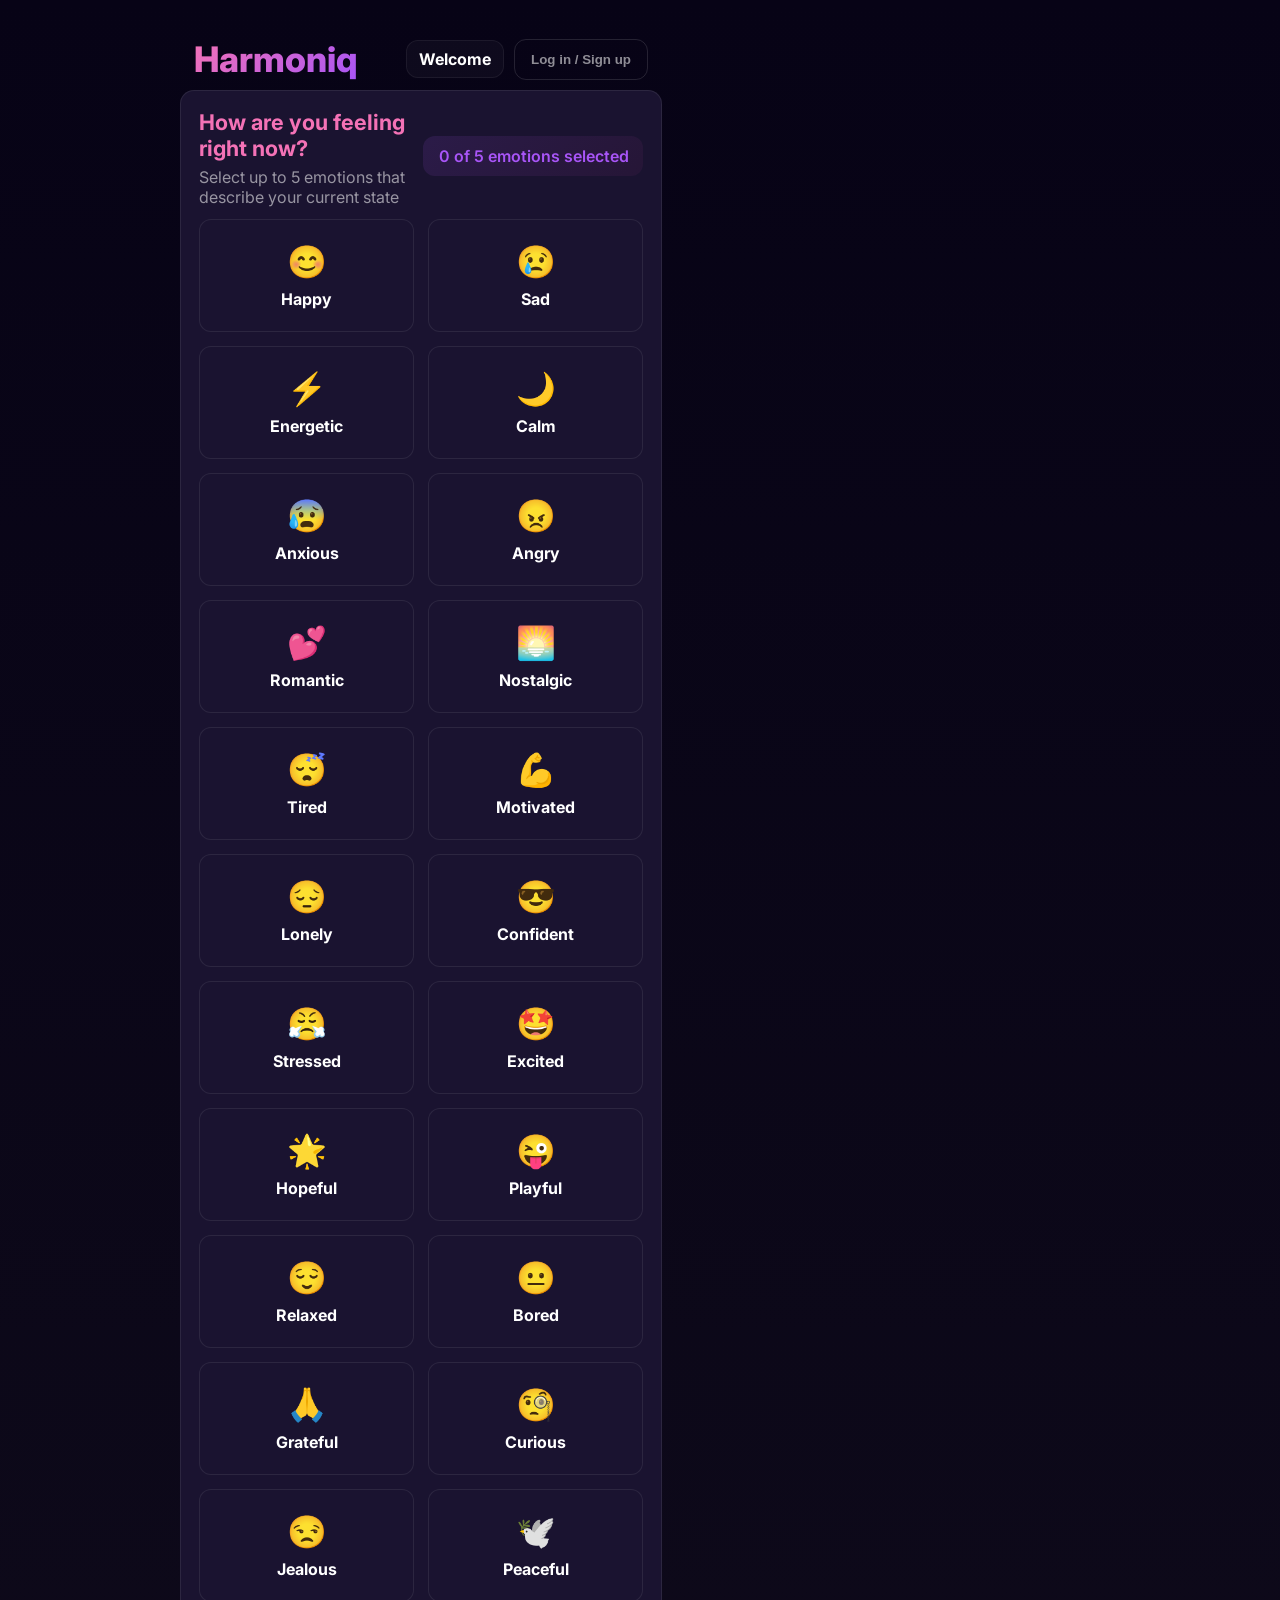
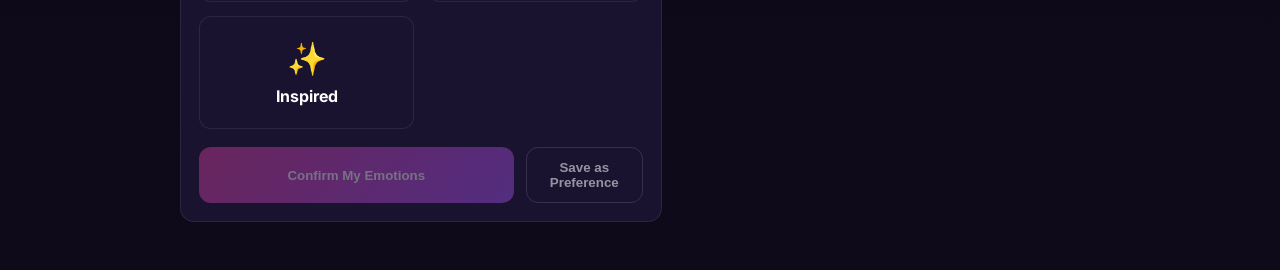
==== Code.html @ 72939052 "Rename Code to Code.html" ====
<!DOCTYPE html>
<html lang="en">
<head>
<meta charset="UTF-8" />
<meta name="viewport" content="width=device-width, initial-scale=1.0"/>
<title>Harmoniq — Onboarding</title>
<style>
  @import url('https://fonts.googleapis.com/css2?family=Inter:wght@400;500;600;700;800&display=swap');
  *, *::before, *::after { box-sizing: border-box; margin: 0; padding: 0; }

  :root {
    --bg-deep: #0e0a1a;
    --bg-card: #1a1330;
    --bg-card-hover: #221a3d;
    --border-default: rgba(255,255,255,0.08);
    --border-selected: #e040a0;
    --pink: #e040a0;
    --pink-light: #f472b6;
    --purple: #a855f7;
    --text-primary: #ffffff;
    --text-secondary: rgba(255,255,255,0.55);
    --glow-pink: 0 0 18px rgba(224,64,160,0.55), 0 0 40px rgba(224,64,160,0.2);
    --glow-card: 0 0 0 2px #e040a0, 0 0 16px rgba(224,64,160,0.35);
  }

  body {
    font-family: 'Inter', sans-serif;
    background: linear-gradient(180deg,#070316 0%,var(--bg-deep) 100%);
    color: var(--text-primary);
    min-height: 100vh;
    display: flex;
    justify-content: center;
    align-items: flex-start;
    padding: 28px 24px 48px;
  }

  /* Make app wider to use more viewport */
  .app {
    width: 100%;
    max-width: 920px; /* widened */
    display: grid;
    grid-template-columns: 1fr; /* could later be two-column */
    gap: 18px;
  }

  /* Header area with account actions */
  .topbar {
    display:flex;
    align-items:center;
    justify-content:space-between;
    gap:12px;
    padding: 10px 14px;
  }
  .logo { font-size: 2.2rem; font-weight:800; background: linear-gradient(135deg,#f472b6,#a855f7); -webkit-background-clip: text; background-clip: text; -webkit-text-fill-color: transparent; color: transparent; }
  .account-actions { display:flex; gap:10px; align-items:center; }
  .pill { background: rgba(255,255,255,0.03); border:1px solid rgba(255,255,255,0.06); padding:8px 12px; border-radius:12px; font-weight:700; }

  /* Cards and screens */
  .card { background: var(--bg-card); border:1px solid var(--border-default); border-radius:14px; padding:18px; }

  /* Step indicator */
  .step-indicator { display:flex; gap:8px; margin:12px 0 6px; }
  .step-dot { width:8px; height:8px; border-radius:50%; background: rgba(255,255,255,0.12); }
  .step-dot.active { background:var(--pink); width:24px; border-radius:6px; box-shadow:0 0 10px rgba(224,64,160,0.7); }

  /* Headings */
  .section-heading { font-size:1.35rem; font-weight:700; color:var(--pink-light); margin-bottom:6px; }
  .section-sub { color:var(--text-secondary); margin-bottom:12px; }

  /* Selection counter */
  .selection-counter { background: linear-gradient(135deg, rgba(168,85,247,0.12), rgba(224,64,160,0.06)); border-radius:12px; padding:10px 14px; font-weight:600; color:var(--purple); margin-bottom:16px; }

  /* Responsive emotion grid - fill space */
  .emotion-grid { display:grid; grid-template-columns: repeat(auto-fill,minmax(140px,1fr)); gap:14px; }
  .emotion-card { border-radius:12px; padding:16px; text-align:center; cursor:pointer; background:var(--bg-card); border:1.25px solid var(--border-default); transition:all .18s; }
  .emotion-card:hover { transform:translateY(-6px); border-color:rgba(224,64,160,0.28); background:var(--bg-card-hover); }
  .emotion-card.selected { border-color:var(--border-selected); box-shadow:var(--glow-card); background: rgba(224,64,160,0.06); }
  .emotion-emoji { font-size:2rem; display:block; margin-bottom:8px; }
  .emotion-label { font-weight:700; color:var(--text-primary); }

  /* Larger CTA */
  .btn-primary { width:100%; padding:14px 18px; background:linear-gradient(135deg,#e040a0,#a855f7); border:none; border-radius:12px; color:#fff; font-weight:800; cursor:pointer; }
  .btn-secondary { width:100%; padding:12px 16px; background:transparent; border:1.5px solid rgba(255,255,255,0.12); border-radius:12px; color:var(--text-secondary); font-weight:700; cursor:pointer; }

  /* Onboarding screens */
  .screen { display:none; }
  .screen.active { display:block; }

  /* Forms */
  .form-row { margin-bottom:12px; }
  label { display:block; font-size:0.82rem; color:var(--text-secondary); margin-bottom:6px; font-weight:700; }
  input[type=text], input[type=email], input[type=password], select, textarea { width:100%; padding:10px 12px; border-radius:10px; border:1px solid rgba(255,255,255,0.06); background:transparent; color:var(--text-primary); }
  .helper { font-size:0.8rem; color:var(--text-secondary); margin-top:6px; }

  /* Profile header */
  .profile-bar { display:flex; align-items:center; gap:12px; justify-content:space-between; }

  /* Playlist section */
  .song-card { border-radius:12px; padding:14px; border:1px solid rgba(255,255,255,0.06); margin-bottom:10px; background:linear-gradient(180deg, rgba(255,255,255,0.01), transparent); }

  /* Compact / spacious preferences */
  body.compact .emotion-card { padding:10px; }
  body.spacious .emotion-card { padding:22px; }

  @media (min-width:900px){
    .app { grid-template-columns: 1fr 420px; }
    .aside { display:block; }
  }
  .aside { display:none; }

  .error { color:#ff6b6b; font-weight:700; font-size:0.86rem; }

</style>
</head>
<body>
<div class="app">

  <!-- MAIN COLUMN -->
  <div>
    <div class="topbar">
      <div class="logo">Harmoniq</div>
      <div class="account-actions" id="accountActions">
        <div class="pill" id="welcomePill">Welcome</div>
        <button class="btn-secondary" id="openLoginBtn">Log in / Sign up</button>
      </div>
    </div>

    <!-- SCREEN 0: Login / Signup -->
    <div class="card screen" id="screen0">
      <div class="section-heading">Sign up or log in</div>
      <div class="section-sub">Create an account so your preferences stick with you</div>

      <div style="display:flex;gap:10px;margin-bottom:12px;">
        <button class="btn-primary" id="showSignup">Create an account</button>
        <button class="btn-secondary" id="showLogin">I already have an account</button>
      </div>

      <div id="authArea">
        <!-- Signup form -->
        <div id="signupForm">
          <div class="form-row">
            <label for="signupEmail">Email</label>
            <input id="signupEmail" type="email" placeholder="you@example.com" />
            <div class="helper">We accept addresses like blank@something.com (gmail, yahoo, school domains).</div>
            <div class="error" id="emailError" style="display:none;"></div>
          </div>
          <div class="form-row">
            <label for="signupPass">Password</label>
            <input id="signupPass" type="password" placeholder="Create a password" />
          </div>
          <div class="form-row">
            <label for="displayName">Display name</label>
            <input id="displayName" type="text" placeholder="Your name shown in the app" />
          </div>
          <div class="form-row">
            <label for="username">Username</label>
            <input id="username" type="text" placeholder="unique username" />
          </div>
          <div style="display:flex;gap:8px;">
            <button class="btn-primary" id="createAccountBtn">Create account</button>
            <button class="btn-secondary" id="cancelSignup">Cancel</button>
          </div>
        </div>

        <!-- Login form -->
        <div id="loginForm" style="display:none;">
          <div class="form-row">
            <label for="loginEmail">Email</label>
            <input id="loginEmail" type="email" placeholder="you@example.com" />
          </div>
          <div class="form-row">
            <label for="loginPass">Password</label>
            <input id="loginPass" type="password" placeholder="Password" />
          </div>
          <div style="display:flex;gap:8px;">
            <button class="btn-primary" id="loginBtn">Log in</button>
            <button class="btn-secondary" id="cancelLogin">Cancel</button>
          </div>
        </div>
      </div>
    </div>

    <!-- SCREEN 1: Emotion Selection -->
    <div class="card screen active" id="screen1">
      <div class="profile-bar">
        <div>
          <div class="section-heading">How are you feeling right now?</div>
          <div class="section-sub">Select up to 5 emotions that describe your current state</div>
        </div>
        <div style="min-width:220px;text-align:right;">
          <div class="selection-counter" id="counter"><span id="countNum">0</span> of 5 emotions selected</div>
        </div>
      </div>

      <div class="emotion-grid" id="emotionGrid">
        <!-- A larger set of emotions to fill space -->
        <div class="emotion-card" data-emotion="Happy"><span class="emotion-emoji">😊</span><div class="emotion-label">Happy</div></div>
        <div class="emotion-card" data-emotion="Sad"><span class="emotion-emoji">😢</span><div class="emotion-label">Sad</div></div>
        <div class="emotion-card" data-emotion="Energetic"><span class="emotion-emoji">⚡</span><div class="emotion-label">Energetic</div></div>
        <div class="emotion-card" data-emotion="Calm"><span class="emotion-emoji">🌙</span><div class="emotion-label">Calm</div></div>
        <div class="emotion-card" data-emotion="Anxious"><span class="emotion-emoji">😰</span><div class="emotion-label">Anxious</div></div>
        <div class="emotion-card" data-emotion="Angry"><span class="emotion-emoji">😠</span><div class="emotion-label">Angry</div></div>
        <div class="emotion-card" data-emotion="Romantic"><span class="emotion-emoji">💕</span><div class="emotion-label">Romantic</div></div>
        <div class="emotion-card" data-emotion="Nostalgic"><span class="emotion-emoji">🌅</span><div class="emotion-label">Nostalgic</div></div>
        <div class="emotion-card" data-emotion="Tired"><span class="emotion-emoji">😴</span><div class="emotion-label">Tired</div></div>
        <div class="emotion-card" data-emotion="Motivated"><span class="emotion-emoji">💪</span><div class="emotion-label">Motivated</div></div>
        <div class="emotion-card" data-emotion="Lonely"><span class="emotion-emoji">😔</span><div class="emotion-label">Lonely</div></div>
        <div class="emotion-card" data-emotion="Confident"><span class="emotion-emoji">😎</span><div class="emotion-label">Confident</div></div>
        <div class="emotion-card" data-emotion="Stressed"><span class="emotion-emoji">😤</span><div class="emotion-label">Stressed</div></div>
        <div class="emotion-card" data-emotion="Excited"><span class="emotion-emoji">🤩</span><div class="emotion-label">Excited</div></div>
        <div class="emotion-card" data-emotion="Hopeful"><span class="emotion-emoji">🌟</span><div class="emotion-label">Hopeful</div></div>
        <div class="emotion-card" data-emotion="Playful"><span class="emotion-emoji">😜</span><div class="emotion-label">Playful</div></div>
        <div class="emotion-card" data-emotion="Relaxed"><span class="emotion-emoji">😌</span><div class="emotion-label">Relaxed</div></div>
        <div class="emotion-card" data-emotion="Bored"><span class="emotion-emoji">😐</span><div class="emotion-label">Bored</div></div>
        <div class="emotion-card" data-emotion="Grateful"><span class="emotion-emoji">🙏</span><div class="emotion-label">Grateful</div></div>
        <div class="emotion-card" data-emotion="Curious"><span class="emotion-emoji">🧐</span><div class="emotion-label">Curious</div></div>
        <div class="emotion-card" data-emotion="Jealous"><span class="emotion-emoji">😒</span><div class="emotion-label">Jealous</div></div>
        <div class="emotion-card" data-emotion="Peaceful"><span class="emotion-emoji">🕊️</span><div class="emotion-label">Peaceful</div></div>
        <div class="emotion-card" data-emotion="Inspired"><span class="emotion-emoji">✨</span><div class="emotion-label">Inspired</div></div>
      </div>

      <div style="margin-top:18px;display:flex;gap:12px;">
        <button class="btn-primary" id="confirmBtn" onclick="goToScreen2()" style="opacity:0.4;pointer-events:none;">Confirm My Emotions</button>
        <button class="btn-secondary" id="savePrefsBtn" style="width:auto;">Save as Preference</button>
      </div>
    </div>

    <!-- SCREEN 2: Destination Emotion -->
    <div class="card screen" id="screen2">
      <div class="section-heading">Where do you want to be?</div>
      <div class="section-sub">Choose your destination emotion</div>

      <div class="emotion-grid" id="destinationGrid">
        <div class="emotion-card" data-dest="Happy" onclick="selectDestination(this,'Happy','😊')"><span class="emotion-emoji">😊</span><div class="emotion-label">Happy</div></div>
        <div class="emotion-card" data-dest="Peaceful" onclick="selectDestination(this,'Peaceful','🕊️')"><span class="emotion-emoji">🕊️</span><div class="emotion-label">Peaceful</div></div>
        <div class="emotion-card" data-dest="Energized" onclick="selectDestination(this,'Energized','⚡')"><span class="emotion-emoji">⚡</span><div class="emotion-label">Energized</div></div>
        <div class="emotion-card" data-dest="Confident" onclick="selectDestination(this,'Confident','😎')"><span class="emotion-emoji">😎</span><div class="emotion-label">Confident</div></div>
        <div class="emotion-card" data-dest="Focused" onclick="selectDestination(this,'Focused','🎯')"><span class="emotion-emoji">🎯</span><div class="emotion-label">Focused</div></div>
        <div class="emotion-card" data-dest="Uplifted" onclick="selectDestination(this,'Uplifted','✨')"><span class="emotion-emoji">✨</span><div class="emotion-label">Uplifted</div></div>
      </div>

      <div style="margin-top:14px;display:flex;gap:10px;">
        <div class="toggle-row"><div class="toggle" id="shuffleToggle"></div><span class="toggle-label">🔀 Shuffle Playlist</span></div>
      </div>

      <div style="margin-top:14px;display:flex;gap:10px;">
        <button class="btn-primary" id="createBtn" onclick="goToScreen3()" style="opacity:0.4;pointer-events:none;">Create My Journey Playlist</button>
        <button class="btn-secondary" onclick="goToScreen1()">← Back</button>
      </div>
    </div>

    <!-- SCREEN 3: Playlist Result -->
    <div class="card screen" id="screen3">
      <div class="section-heading" id="journeyTitle"></div>
      <div class="tag-pill" id="journeyPill" style="margin-bottom:12px;"></div>
      <div id="playlistCards"></div>
      <div style="margin-top:12px;display:flex;gap:10px;">
        <button class="btn-primary" onclick="openSpotify()">🎵 Open Full Playlist on Spotify</button>
        <button class="btn-secondary" onclick="goToScreen1()">🔄 Start New Journey</button>
      </div>
    </div>

    <!-- SCREEN 4: Personal Info (after signup) -->
    <div class="card screen" id="screenProfile">
      <div class="section-heading">Tell us about you</div>
      <div class="section-sub">This helps personalize your experience</div>
      <div class="form-row">
        <label for="profileName">Full name</label>
        <input id="profileName" type="text" />
      </div>
      <div class="form-row">
        <label for="profileUsername">Public username</label>
        <input id="profileUsername" type="text" />
      </div>
      <div class="form-row">
        <label for="layoutPref">Layout preference</label>
        <select id="layoutPref">
          <option value="spacious">Spacious (bigger cards)</option>
          <option value="compact">Compact (more on screen)</option>
        </select>
      </div>
      <div style="display:flex;gap:10px;">
        <button class="btn-primary" id="saveProfileBtn">Save profile</button>
        <button class="btn-secondary" id="skipProfile">Skip</button>
      </div>
    </div>

  </div>

  <!-- ASIDE column for description / user preview -->
  <div class="aside">
    <div class="card">
      <div style="font-weight:800;color:var(--pink-light);margin-bottom:8px;">Your current session</div>
      <div id="sessionPreview" style="color:var(--text-secondary);">Not signed in</div>
    </div>
  </div>

</div>

<script>
  // --- small client-side account & preference system (localStorage) ---
  const selectedEmotions = new Set();
  const LS_KEY = 'harmoniq_user';

  function readUser(){ try { return JSON.parse(localStorage.getItem(LS_KEY)) || null; } catch(e){ return null; } }
  function writeUser(u){ localStorage.setItem(LS_KEY, JSON.stringify(u)); updateAccountUI(); }

  function updateAccountUI(){
    const user = readUser();
    const welcome = document.getElementById('welcomePill');
    const actions = document.getElementById('accountActions');
    if(user){
      welcome.textContent = user.displayName || user.email || 'You';
      // show logout
      if(!document.getElementById('logoutBtn')){
        const btn = document.createElement('button'); btn.className='btn-secondary'; btn.id='logoutBtn'; btn.textContent='Logout'; btn.onclick=logout;
        actions.appendChild(btn);
      }
      // apply saved layout preference
      const pref = user.preferences && user.preferences.layout;
      applyLayout(pref || 'spacious');
      // show preview
      const preview = document.getElementById('sessionPreview');
      preview.textContent = `Signed in as ${user.displayName || user.email}`;
    } else {
      welcome.textContent = 'Welcome';
      const lb = document.getElementById('logoutBtn'); if(lb) lb.remove();
      applyLayout('spacious');
      const preview = document.getElementById('sessionPreview'); preview.textContent = 'Not signed in';
    }
  }

  function applyLayout(mode){ document.body.classList.remove('compact','spacious'); document.body.classList.add(mode||'spacious'); }

  function logout(){ localStorage.removeItem(LS_KEY); updateAccountUI(); }

  // basic email validation (requires @ and a dot after it)
  function isValidEmail(e){ const rx = /^\S+@\S+\.\S+$/; return rx.test(e); }

  // Show/hide auth screens
  document.getElementById('openLoginBtn').addEventListener('click', ()=>{ showScreen('screen0'); });
  document.getElementById('showSignup').addEventListener('click', ()=>{ document.getElementById('signupForm').style.display='block'; document.getElementById('loginForm').style.display='none'; });
  document.getElementById('showLogin').addEventListener('click', ()=>{ document.getElementById('signupForm').style.display='none'; document.getElementById('loginForm').style.display='block'; });
  document.getElementById('cancelSignup').addEventListener('click', ()=> showScreen('screen1'));
  document.getElementById('cancelLogin').addEventListener('click', ()=> showScreen('screen1'));

  document.getElementById('createAccountBtn').addEventListener('click', ()=>{
    const email = document.getElementById('signupEmail').value.trim();
    const pass = document.getElementById('signupPass').value;
    const displayName = document.getElementById('displayName').value.trim() || null;
    const username = document.getElementById('username').value.trim() || null;
    const emailError = document.getElementById('emailError');
    if(!isValidEmail(email)){ emailError.style.display='block'; emailError.textContent='Please enter a valid email (must contain @ and a dot).'; return; }
    emailError.style.display='none';
    // Save user (insecure demo only) to localStorage
    const user = { email, displayName, username, preferences: { layout: 'spacious' } };
    writeUser(user);
    // Go to profile step
    document.getElementById('profileName').value = displayName || '';
    document.getElementById('profileUsername').value = username || '';
    showScreen('screenProfile');
  });

  document.getElementById('loginBtn').addEventListener('click', ()=>{
    const email = document.getElementById('loginEmail').value.trim();
    if(!isValidEmail(email)){ alert('Enter valid email'); return; }
    // naive login: if email matches saved user, log in
    const user = readUser();
    if(user && user.email === email){ updateAccountUI(); showScreen('screen1'); } else { alert('No account found for that email — create an account first.'); }
  });

  // Profile save
  document.getElementById('saveProfileBtn').addEventListener('click', ()=>{
    const user = readUser() || {};
    user.displayName = document.getElementById('profileName').value.trim() || user.displayName;
    user.username = document.getElementById('profileUsername').value.trim() || user.username;
    user.preferences = user.preferences || {};
    user.preferences.layout = document.getElementById('layoutPref').value || 'spacious';
    writeUser(user);
    showScreen('screen1');
  });
  document.getElementById('skipProfile').addEventListener('click', ()=> showScreen('screen1'));

  // Save current selected emotions as preference for signed-in user
  document.getElementById('savePrefsBtn').addEventListener('click', ()=>{
    const user = readUser(); if(!user){ alert('Sign in first to save preferences.'); return; }
    user.preferences = user.preferences || {};
    user.preferences.lastSelected = [...selectedEmotions];
    writeUser(user); alert('Preferences saved');
  });

  // Emotion selection logic
  document.getElementById('emotionGrid').addEventListener('click', e=>{
    const card = e.target.closest('.emotion-card'); if(!card) return;
    const emotion = card.dataset.emotion;
    if(card.classList.contains('selected')){ card.classList.remove('selected'); selectedEmotions.delete(emotion); }
    else { if(selectedEmotions.size >= 5) { return; } card.classList.add('selected'); selectedEmotions.add(emotion); }
    updateCounter();
  });

  function updateCounter(){ const n = selectedEmotions.size; document.getElementById('countNum').textContent = n; const btn = document.getElementById('confirmBtn'); if(n>=1){ btn.style.opacity='1'; btn.style.pointerEvents='auto'; } else { btn.style.opacity='0.4'; btn.style.pointerEvents='none'; } }

  function showScreen(id){ document.querySelectorAll('.screen').forEach(s=>s.classList.remove('active')); document.getElementById(id).classList.add('active'); window.scrollTo(0,0); }

  // Destination selection
  let destEmotion = null;
  function selectDestination(card, emotion, emoji){ document.querySelectorAll('#destinationGrid .emotion-card').forEach(c=>c.classList.remove('selected')); card.classList.add('selected'); destEmotion = { name: emotion, emoji }; document.getElementById('createBtn').style.opacity='1'; document.getElementById('createBtn').style.pointerEvents='auto'; }

  // songs map (kept and extended slightly)
  const songMap = {
    Happy: [{ title: 'Good as Hell', artist:'Lizzo', vibe:'Pure joy fuel' }, { title:'Happy', artist:'Pharrell Williams', vibe:'Unstoppable positivity' }],
    Sad: [{ title:'Someone Like You', artist:'Adele', vibe:'Soul/pop heartbreak' }, { title:'The Night We Met', artist:'Lord Huron', vibe:'Aching nostalgia' }],
    Anxious: [{ title:'Breathe (2 AM)', artist:'Anna Nalick', vibe:'Acknowledging the anxiety' }, { title:'Weightless', artist:'Marconi Union', vibe:'Scientifically proven to relax' }],
    Calm: [{ title:'Holocene', artist:'Bon Iver', vibe:'Vast, peaceful stillness' }, { title:'Bloom', artist:'The Paper Kites', vibe:'Soft and tender' }],
    Energetic: [{ title:'Levitating', artist:'Dua Lipa', vibe:'Pure kinetic energy' }, { title:"Can't Stop the Feeling", artist:'Justin Timberlake', vibe:'Irresistible groove' }],
    Angry: [{ title:'Break Stuff', artist:'Limp Bizkit', vibe:'Cathartic release' }, { title:'Gives You Hell', artist:'The All-American Rejects', vibe:'Spiteful satisfaction' }],
    Romantic: [{ title:'Perfect', artist:'Ed Sheeran', vibe:'Timeless devotion' }, { title:'At Last', artist:'Etta James', vibe:'Classic romance' }],
    Nostalgic: [{ title:'1979', artist:'Smashing Pumpkins', vibe:'Bittersweet childhood echo' }, { title:'Vienna', artist:'Billy Joel', vibe:'Timeless wisdom' }],
    Tired: [{ title:'Saturn', artist:'Stevie Wonder', vibe:'Gentle, restorative warmth' }, { title:'Sleep', artist:'Eric Whitacre', vibe:'Drifting into rest' }],
    Motivated: [{ title:'Eye of the Tiger', artist:'Survivor', vibe:'Legendary drive' }, { title:'Lose Yourself', artist:'Eminem', vibe:'One shot intensity' }],
    Lonely: [{ title:'Eleanor Rigby', artist:'The Beatles', vibe:'You are not alone in feeling alone' }, { title:'Skinny Love', artist:'Bon Iver', vibe:'Raw, honest solitude' }],
    Confident: [{ title:'Run the World (Girls)', artist:'Beyoncé', vibe:'Commanding presence' }, { title:'Stronger', artist:'Kanye West', vibe:'Unshakeable self-belief' }],
    Stressed: [{ title:'Sound of Silence', artist:'Simon & Garfunkel', vibe:'Retreat into calm' }, { title:'Fix You', artist:'Coldplay', vibe:'Gentle reassurance' }],
    Excited: [{ title:'Good Vibrations', artist:'The Beach Boys', vibe:'Pure sunshine energy' }, { title:'Dancing Queen', artist:'ABBA', vibe:'Euphoric freedom' }],
    Hopeful: [{ title:'Here Comes the Sun', artist:'The Beatles', vibe:'Dawn after darkness' }, { title:'Beautiful Day', artist:'U2', vibe:'Optimism in motion' }],
    Inspired: [{ title:'Dog Days Are Over', artist:'Florence + The Machine', vibe:'Burst of inspiration' }]
  };

  function goToScreen2(){ const arr = [...selectedEmotions]; if(arr.length===0) return; const emojiMap = { Happy:'😊',Sad:'😢',Energetic:'⚡',Calm:'🌙',Anxious:'😰',Angry:'😠',Romantic:'💕',Nostalgic:'🌅',Tired:'😴',Motivated:'💪',Lonely:'😔',Confident:'😎',Stressed:'😤',Excited:'🤩',Hopeful:'🌟',Inspired:'✨' };
    const html = arr.map((e,i)=>{ const sep = i < arr.length-1 ? '<span class="plus"> + </span>' : ''; return `<strong>${emojiMap[e] || ''} ${e}</strong>${sep}`; }).join('');
    document.getElementById('journeyPill').innerHTML = '';
    document.getElementById('currentFeelingDisplay')?.remove?.(); // safe
    showScreen('screen2'); }

  function goToScreen3(){ if(!destEmotion) return; const arr = [...selectedEmotions]; const titleEl = document.getElementById('journeyTitle'); titleEl.innerHTML = `Your Journey: ${arr.map(e => `<span style="color:var(--pink-light)">${e}</span>`).join(' <span style="color:var(--text-secondary)">+</span> ')} <span class="arrow">→</span> <span style="color:var(--purple)">${destEmotion.name}</span>`;
    document.getElementById('journeyPill').innerHTML = `🎯 ${arr.join(' + ')} → ${destEmotion.name}`;
    // generate songs
    const allSongs = [];
    arr.forEach(e=>{ if(songMap[e]) allSongs.push(...songMap[e]); });
    if(songMap[destEmotion.name]) allSongs.push(...songMap[destEmotion.name]);
    const seen = new Set(); const unique = allSongs.filter(s=>{ const k = s.title + '|' + s.artist; if(seen.has(k)) return false; seen.add(k); return true; });
    const shuffled = unique.sort(()=>Math.random()-0.5).slice(0,6);
    const container = document.getElementById('playlistCards'); container.innerHTML = shuffled.map(s=>`<div class="song-card"><div style="font-weight:800;color:var(--pink);">▶ ${s.title}</div><div style="color:var(--text-secondary);">${s.artist}</div><div style="color:var(--purple);font-style:italic">${s.vibe}</div></div>`).join('');
    showScreen('screen3'); }

  function openSpotify(){ window.open('https://open.spotify.com','_blank'); }

  // initialize UI
  updateAccountUI();

  // small helper: if user had previously saved lastSelected preferences, restore them
  (function restoreLastSelected(){ const user = readUser(); if(user && user.preferences && Array.isArray(user.preferences.lastSelected)){ const arr = user.preferences.lastSelected; arr.forEach(e=>{ const el = document.querySelector(`[data-emotion="${CSS.escape(e)}"]`); if(el){ el.classList.add('selected'); selectedEmotions.add(e); } }); updateCounter(); } })();

</script>
</body>
</html>
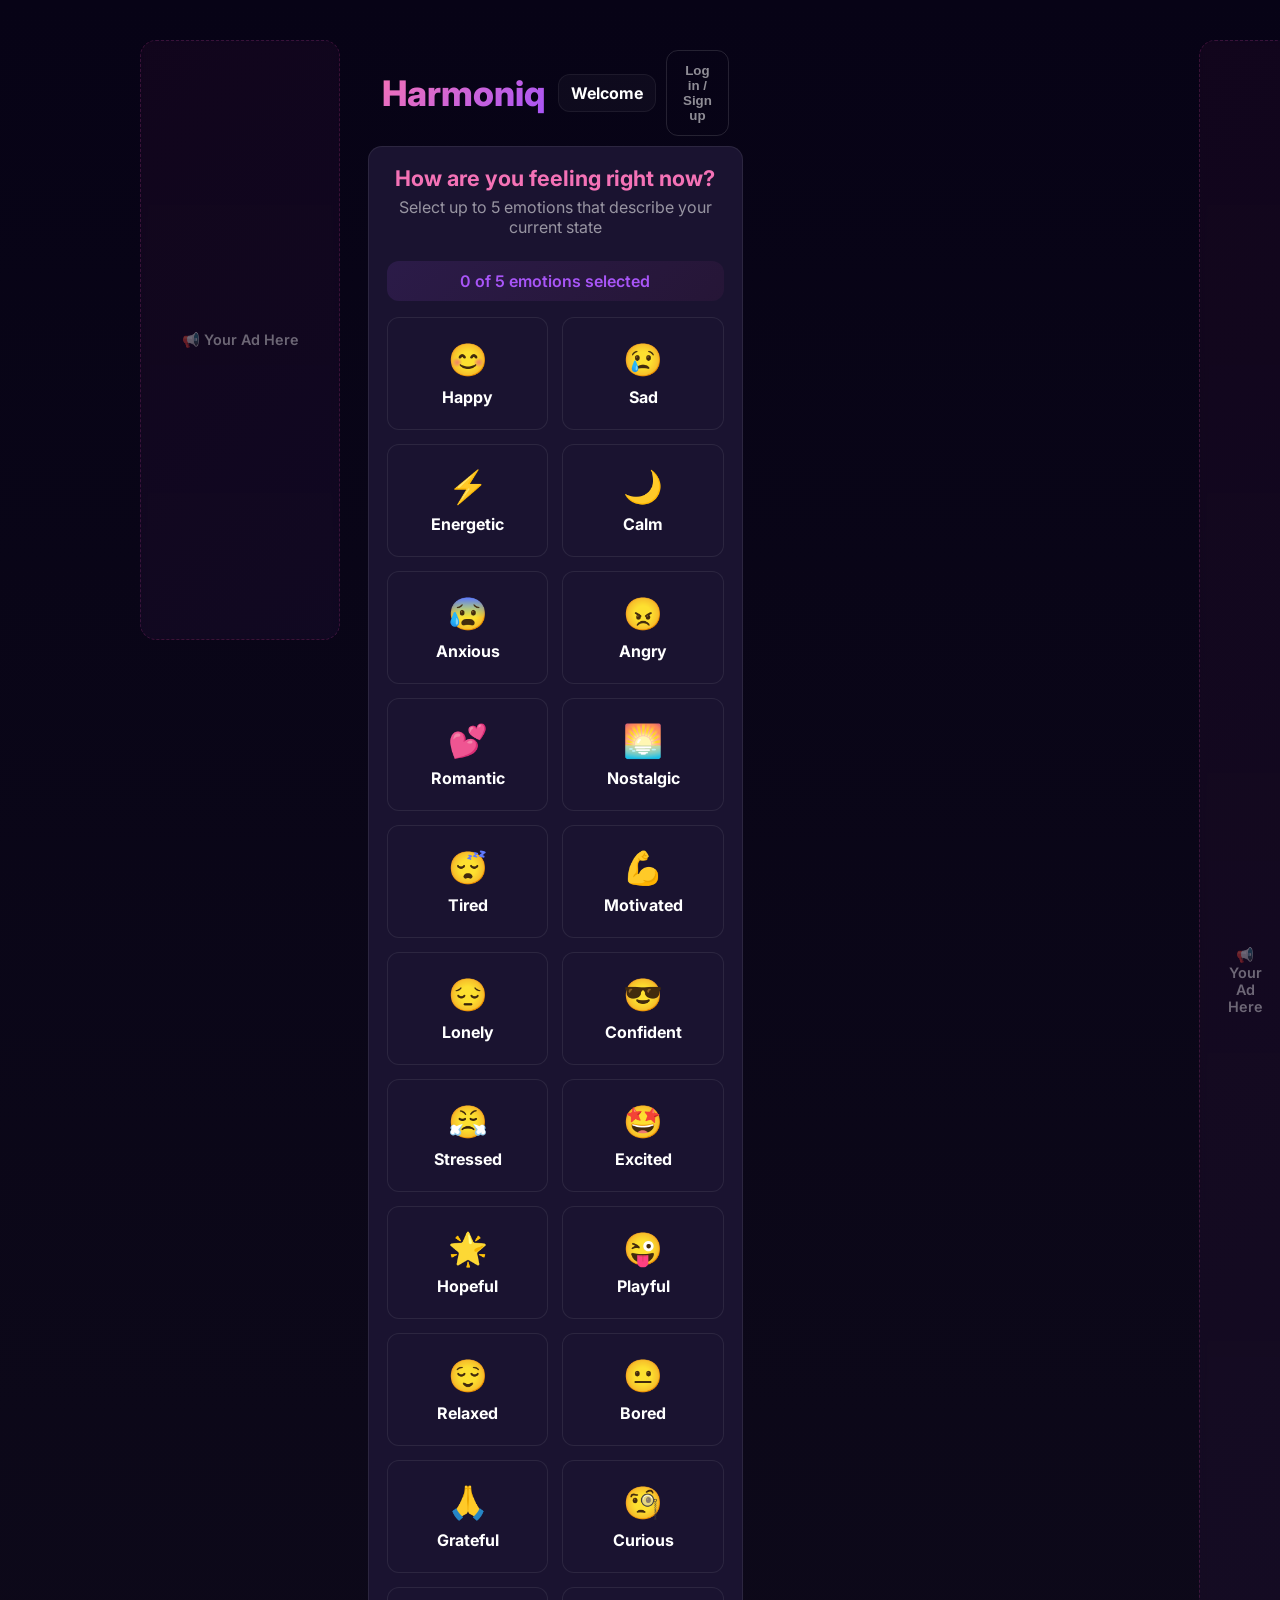
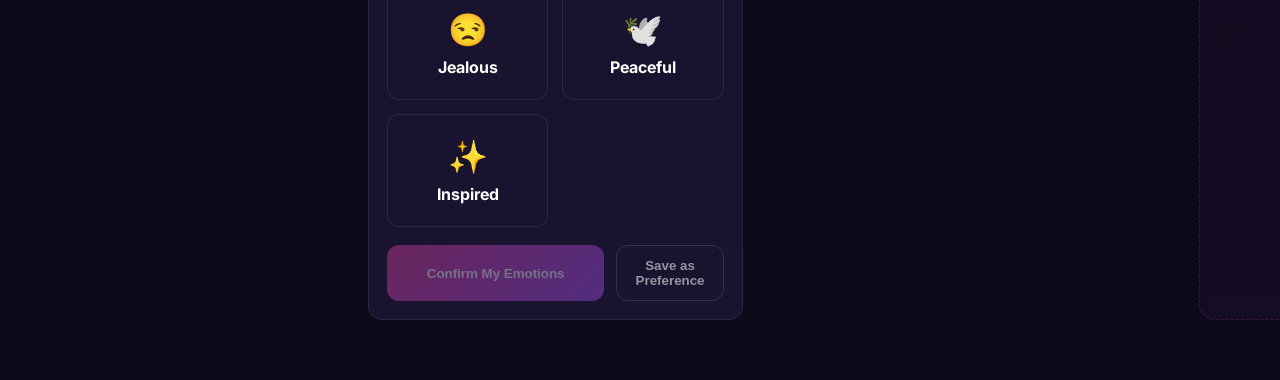
==== commit 1a6ac453: "Refactor layout and styles in Code.html Updated layout and styling for app and ad spaces." ====
--- a/Code.html
+++ b/Code.html
@@ -31,16 +31,51 @@
     display: flex;
     justify-content: center;
     align-items: flex-start;
-    padding: 28px 24px 48px;
+    padding: 40px 20px 60px;
+  }
+
+  /* Container with ad spaces */
+  .app-container {
+    width: 100%;
+    max-width: 1600px;
+    display: grid;
+    grid-template-columns: 1fr 280px 1fr 280px 1fr;
+    gap: 32px;
+    align-items: flex-start;
+  }
+
+  /* Ad spaces */
+  .ad-space {
+    background: linear-gradient(135deg, rgba(224,64,160,0.05), rgba(168,85,247,0.05));
+    border: 1.5px dashed rgba(224,64,160,0.2);
+    border-radius: 16px;
+    padding: 28px;
+    text-align: center;
+    color: var(--text-secondary);
+    font-size: 0.9rem;
+    font-weight: 600;
+    min-height: 600px;
+    display: flex;
+    align-items: center;
+    justify-content: center;
+    backdrop-filter: blur(4px);
+  }
+
+  .ad-space:first-child {
+    grid-column: 1;
+  }
+
+  .ad-space:last-child {
+    grid-column: 5;
   }
 
   /* Make app wider to use more viewport */
   .app {
     width: 100%;
-    max-width: 920px; /* widened */
     display: grid;
     grid-template-columns: 1fr; /* could later be two-column */
     gap: 18px;
+    grid-column: 3;
   }
 
   /* Header area with account actions */
@@ -93,7 +128,7 @@
   .helper { font-size:0.8rem; color:var(--text-secondary); margin-top:6px; }
 
   /* Profile header */
-  .profile-bar { display:flex; align-items:center; gap:12px; justify-content:space-between; }
+  .profile-bar { display:flex; flex-direction:column; align-items:center; text-align:center; gap:12px; justify-content:center; }
 
   /* Playlist section */
   .song-card { border-radius:12px; padding:14px; border:1px solid rgba(255,255,255,0.06); margin-bottom:10px; background:linear-gradient(180deg, rgba(255,255,255,0.01), transparent); }
@@ -106,6 +141,37 @@
     .app { grid-template-columns: 1fr 420px; }
     .aside { display:block; }
   }
+
+  @media (max-width: 1400px) {
+    .app-container {
+      grid-template-columns: 200px 1fr 200px;
+      gap: 28px;
+      max-width: 1000px;
+    }
+    .ad-space:first-child {
+      grid-column: 1;
+    }
+    .ad-space:last-child {
+      grid-column: 3;
+    }
+    .app {
+      grid-column: 2;
+    }
+  }
+
+  @media (max-width: 1000px) {
+    .app-container {
+      grid-template-columns: 1fr;
+      gap: 18px;
+    }
+    .ad-space {
+      display: none;
+    }
+    .app {
+      grid-column: 1;
+    }
+  }
+
   .aside { display:none; }
 
   .error { color:#ff6b6b; font-weight:700; font-size:0.86rem; }
@@ -113,7 +179,14 @@
 </style>
 </head>
 <body>
-<div class="app">
+<div class="app-container">
+  <!-- LEFT AD SPACE -->
+  <div class="ad-space">
+    <div style="opacity: 0.7;">📢 Your Ad Here</div>
+  </div>
+
+  <!-- MAIN APP -->
+  <div class="app">
 
   <!-- MAIN COLUMN -->
   <div>
@@ -183,11 +256,11 @@
     <!-- SCREEN 1: Emotion Selection -->
     <div class="card screen active" id="screen1">
       <div class="profile-bar">
-        <div>
+        <div style="width:100%;">
           <div class="section-heading">How are you feeling right now?</div>
           <div class="section-sub">Select up to 5 emotions that describe your current state</div>
         </div>
-        <div style="min-width:220px;text-align:right;">
+        <div style="width:100%;text-align:center;">
           <div class="selection-counter" id="counter"><span id="countNum">0</span> of 5 emotions selected</div>
         </div>
       </div>
@@ -227,8 +300,10 @@
 
     <!-- SCREEN 2: Destination Emotion -->
     <div class="card screen" id="screen2">
-      <div class="section-heading">Where do you want to be?</div>
-      <div class="section-sub">Choose your destination emotion</div>
+      <div style="text-align:center;margin-bottom:28px;">
+        <div class="section-heading">Where do you want to be?</div>
+        <div class="section-sub">Choose your destination emotion</div>
+      </div>
 
       <div class="emotion-grid" id="destinationGrid">
         <div class="emotion-card" data-dest="Happy" onclick="selectDestination(this,'Happy','😊')"><span class="emotion-emoji">😊</span><div class="emotion-label">Happy</div></div>
@@ -293,6 +368,11 @@
       <div style="font-weight:800;color:var(--pink-light);margin-bottom:8px;">Your current session</div>
       <div id="sessionPreview" style="color:var(--text-secondary);">Not signed in</div>
     </div>
+  </div>
+
+  <!-- RIGHT AD SPACE -->
+  <div class="ad-space">
+    <div style="opacity: 0.7;">📢 Your Ad Here</div>
   </div>
 
 </div>
@@ -412,19 +492,25 @@
     Sad: [{ title:'Someone Like You', artist:'Adele', vibe:'Soul/pop heartbreak' }, { title:'The Night We Met', artist:'Lord Huron', vibe:'Aching nostalgia' }],
     Anxious: [{ title:'Breathe (2 AM)', artist:'Anna Nalick', vibe:'Acknowledging the anxiety' }, { title:'Weightless', artist:'Marconi Union', vibe:'Scientifically proven to relax' }],
     Calm: [{ title:'Holocene', artist:'Bon Iver', vibe:'Vast, peaceful stillness' }, { title:'Bloom', artist:'The Paper Kites', vibe:'Soft and tender' }],
+    Peaceful: [{ title:'Music Box Dancer', artist:'Frank Mills', vibe:'Serene and tranquil' }, { title:'Clair de Lune', artist:'Debussy', vibe:'Pure tranquility' }],
     Energetic: [{ title:'Levitating', artist:'Dua Lipa', vibe:'Pure kinetic energy' }, { title:"Can't Stop the Feeling", artist:'Justin Timberlake', vibe:'Irresistible groove' }],
+    Energized: [{ title:'Blinding Lights', artist:'The Weeknd', vibe:'Electric momentum' }, { title:'Thunderstruck', artist:'AC/DC', vibe:'Pure adrenaline' }],
     Angry: [{ title:'Break Stuff', artist:'Limp Bizkit', vibe:'Cathartic release' }, { title:'Gives You Hell', artist:'The All-American Rejects', vibe:'Spiteful satisfaction' }],
     Romantic: [{ title:'Perfect', artist:'Ed Sheeran', vibe:'Timeless devotion' }, { title:'At Last', artist:'Etta James', vibe:'Classic romance' }],
     Nostalgic: [{ title:'1979', artist:'Smashing Pumpkins', vibe:'Bittersweet childhood echo' }, { title:'Vienna', artist:'Billy Joel', vibe:'Timeless wisdom' }],
     Tired: [{ title:'Saturn', artist:'Stevie Wonder', vibe:'Gentle, restorative warmth' }, { title:'Sleep', artist:'Eric Whitacre', vibe:'Drifting into rest' }],
     Motivated: [{ title:'Eye of the Tiger', artist:'Survivor', vibe:'Legendary drive' }, { title:'Lose Yourself', artist:'Eminem', vibe:'One shot intensity' }],
+    Focused: [{ title:'Deep Focus', artist:'Various', vibe:'Concentration zone' }, { title:'Brain Power', artist:'Various', vibe:'Laser-sharp focus' }],
     Lonely: [{ title:'Eleanor Rigby', artist:'The Beatles', vibe:'You are not alone in feeling alone' }, { title:'Skinny Love', artist:'Bon Iver', vibe:'Raw, honest solitude' }],
     Confident: [{ title:'Run the World (Girls)', artist:'Beyoncé', vibe:'Commanding presence' }, { title:'Stronger', artist:'Kanye West', vibe:'Unshakeable self-belief' }],
     Stressed: [{ title:'Sound of Silence', artist:'Simon & Garfunkel', vibe:'Retreat into calm' }, { title:'Fix You', artist:'Coldplay', vibe:'Gentle reassurance' }],
     Excited: [{ title:'Good Vibrations', artist:'The Beach Boys', vibe:'Pure sunshine energy' }, { title:'Dancing Queen', artist:'ABBA', vibe:'Euphoric freedom' }],
     Hopeful: [{ title:'Here Comes the Sun', artist:'The Beatles', vibe:'Dawn after darkness' }, { title:'Beautiful Day', artist:'U2', vibe:'Optimism in motion' }],
-    Inspired: [{ title:'Dog Days Are Over', artist:'Florence + The Machine', vibe:'Burst of inspiration' }]
+    Uplifted: [{ title:'Walking on Sunshine', artist:'Katrina & The Waves', vibe:'Soaring spirits' }, { title:'Good as Hell', artist:'Lizzo', vibe:'Radiant confidence' }],
+    Inspired: [{ title:'Dog Days Are Over', artist:'Florence + The Machine', vibe:'Burst of inspiration' }, { title:'The Sky is the Limit', artist:'Various', vibe:'Boundless possibilities' }]
   };
+
+  function goToScreen1(){ selectedEmotions.clear(); destEmotion = null; updateCounter(); document.getElementById('emotionGrid').querySelectorAll('.emotion-card').forEach(c => c.classList.remove('selected')); showScreen('screen1'); }
 
   function goToScreen2(){ const arr = [...selectedEmotions]; if(arr.length===0) return; const emojiMap = { Happy:'😊',Sad:'😢',Energetic:'⚡',Calm:'🌙',Anxious:'😰',Angry:'😠',Romantic:'💕',Nostalgic:'🌅',Tired:'😴',Motivated:'💪',Lonely:'😔',Confident:'😎',Stressed:'😤',Excited:'🤩',Hopeful:'🌟',Inspired:'✨' };
     const html = arr.map((e,i)=>{ const sep = i < arr.length-1 ? '<span class="plus"> + </span>' : ''; return `<strong>${emojiMap[e] || ''} ${e}</strong>${sep}`; }).join('');
